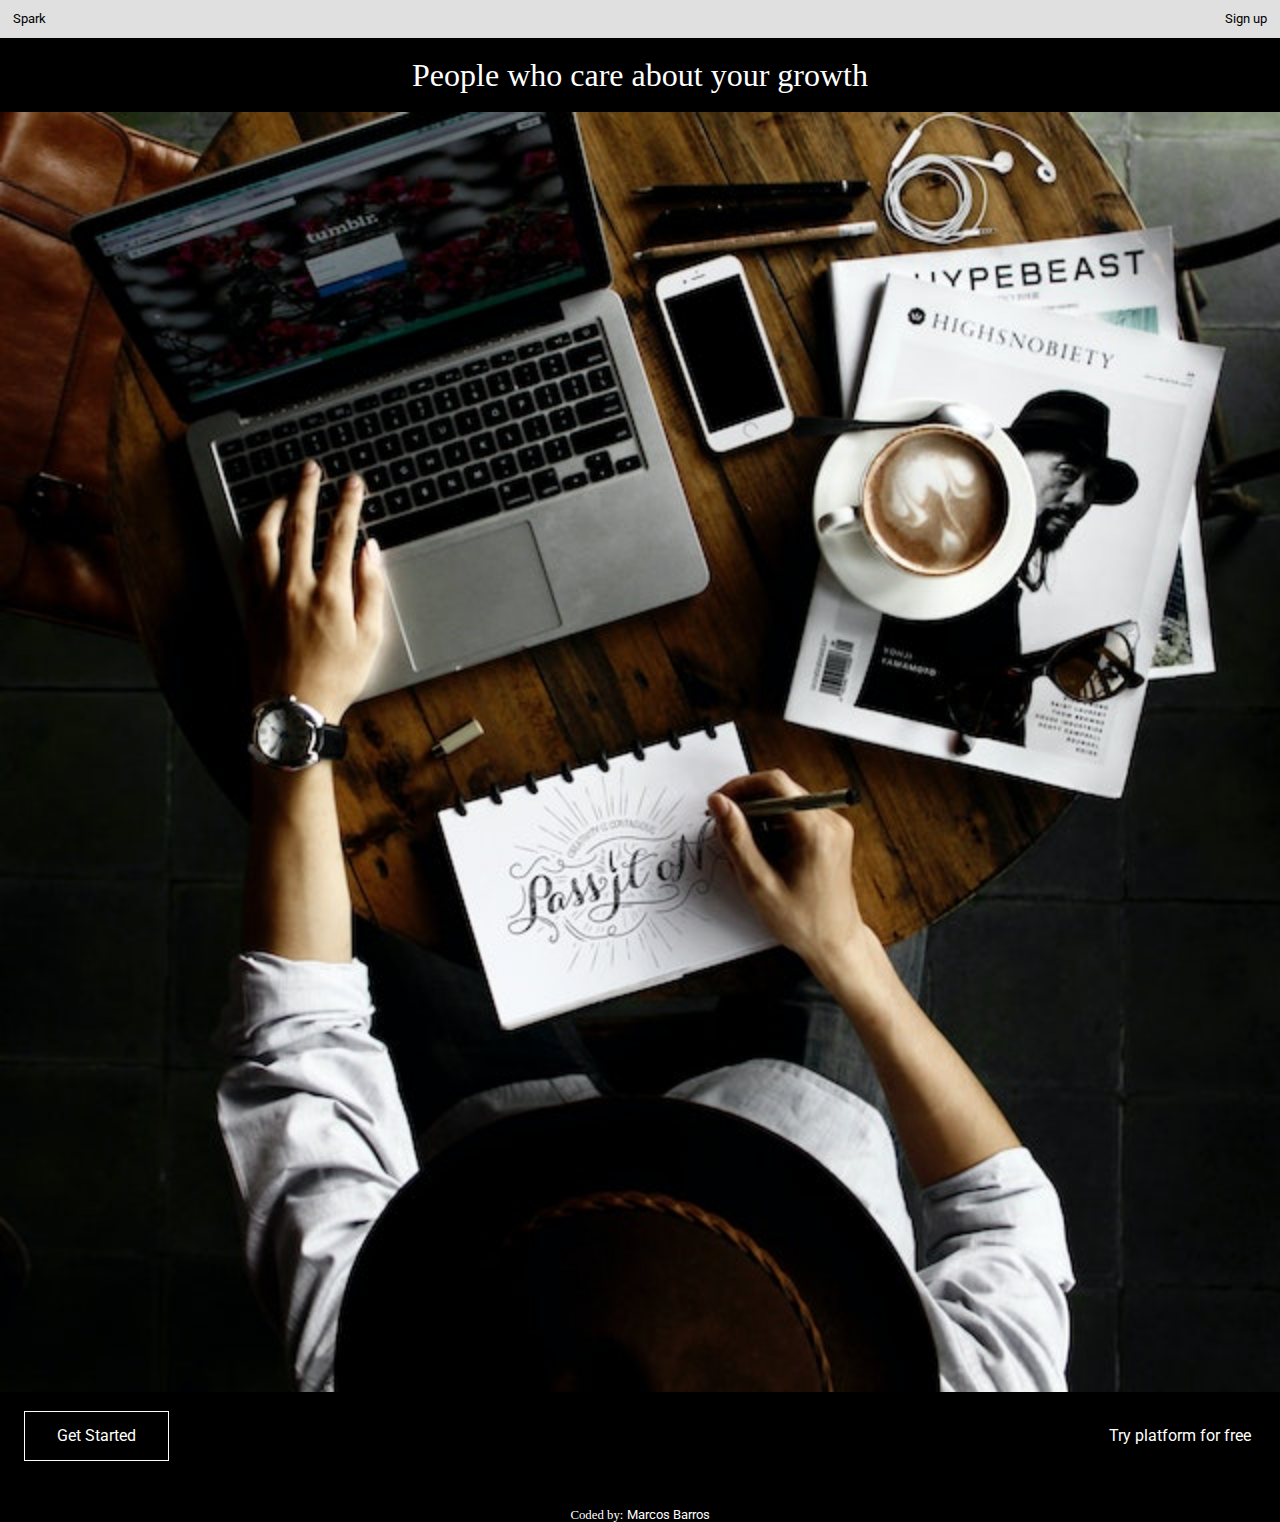
==== 1- Spark/index.html @ 461c323e "Spark - First commit" ====
<!DOCTYPE html>
<html lang="en">
<head>
    <meta charset="UTF-8">
    <meta http-equiv="X-UA-Compatible" content="IE=edge">
    <meta name="viewport" content="width=device-width, initial-scale=1.0">

    <link rel="stylesheet" href="assets/reset.css">
    <link rel="preconnect" href="https://fonts.googleapis.com">
    <link rel="preconnect" href="https://fonts.gstatic.com" crossorigin>
    <link href="https://fonts.googleapis.com/css2?family=Roboto:wght@300;700&display=swap" rel="stylesheet">
    <link href="https://fonts.googleapis.com/css2?family=Sevillana&display=swap" rel="stylesheet">
    <link rel="stylesheet" href="assets/styles/style.css">
    <title>Spark</title>
</head>

<body>
    <header>
        <p>Spark</p>
        <a href="#">Sign up</a>
    </header>

    <main>
        <h1>People who care about your growth</h1>
        <img src="assets/images/mobile.jpg" alt="">
        <div class="main__container--links">
            <a href="#" class="main__button--first">Get Started</a>
            <a href="#" class="main__button--second">Try platform for free</a>
        </div>
    </main>

    <footer>
        <p>Coded by: <a href="https://github.com/Marcoswodbarros">Marcos Barros</a></p>
    </footer>
    
</body>
</html>
---- 1- Spark/assets/styles/style.css ----
body {
  background-color: black;
  box-sizing: border-box;
}
body header {
  background-color: rgb(224, 224, 224);
  display: flex;
  justify-content: space-between;
  padding: 0.8rem;
}
body header p {
  font-family: "Roboto";
  font-size: 0.8rem;
}
body header a {
  color: black;
  display: inline-block;
  font-family: "Roboto";
  text-align: center;
  text-decoration: none;
  font-size: 0.8rem;
}
body main h1 {
  color: white;
  font-size: 2rem;
  margin: 0.8rem 0;
  padding: 0.5rem 1rem;
  text-align: center;
}
body main img {
  width: 100%;
}
body main .main__container--links {
  align-items: center;
  display: flex;
  gap: 0.8rem;
  justify-content: space-between;
  margin-top: 1rem;
}
body main .main__container--links .main__button--first {
  color: black;
  display: inline-block;
  font-family: "Roboto";
  text-align: center;
  text-decoration: none;
  border: 1px solid white;
  color: white;
  margin-left: 1.5rem;
  padding: 1rem 2rem;
}
body main .main__container--links .main__button--second {
  color: black;
  display: inline-block;
  font-family: "Roboto";
  text-align: center;
  text-decoration: none;
  color: white;
  margin-right: 1.8rem;
}
body footer {
  display: flex;
  justify-content: center;
  margin-top: 3rem;
  font-size: 0.8rem;
}
body footer p {
  color: white;
}
body footer p a {
  color: black;
  display: inline-block;
  font-family: "Roboto";
  text-align: center;
  text-decoration: none;
  color: white;
}/*# sourceMappingURL=style.css.map */
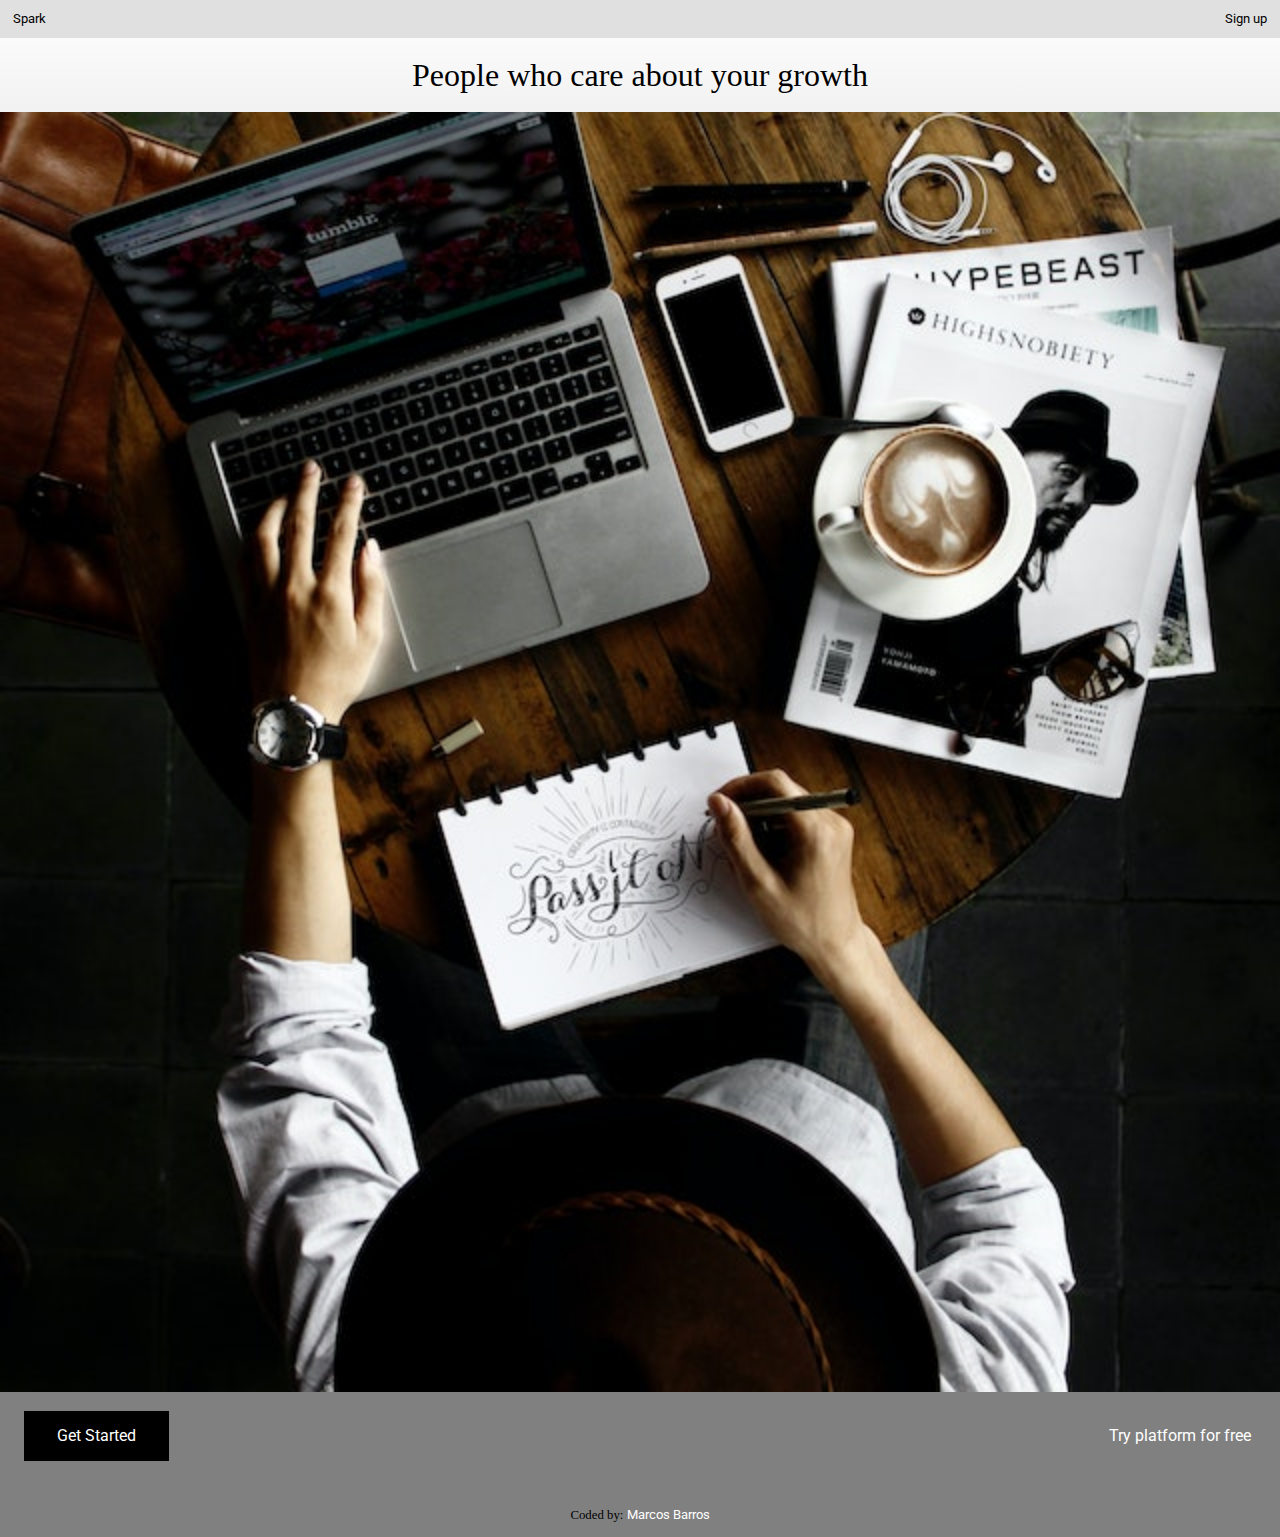
==== commit 27c4d632: "Starting the js" ====
--- a/1- Spark/index.html
+++ b/1- Spark/index.html
@@ -9,29 +9,34 @@
     <link rel="preconnect" href="https://fonts.googleapis.com">
     <link rel="preconnect" href="https://fonts.gstatic.com" crossorigin>
     <link href="https://fonts.googleapis.com/css2?family=Roboto:wght@300;700&display=swap" rel="stylesheet">
-    <link href="https://fonts.googleapis.com/css2?family=Sevillana&display=swap" rel="stylesheet">
+    <link rel="stylesheet" href="https://cdnjs.cloudflare.com/ajax/libs/font-awesome/6.2.1/css/all.min.css" integrity="sha512-MV7K8+y+gLIBoVD59lQIYicR65iaqukzvf/nwasF0nqhPay5w/9lJmVM2hMDcnK1OnMGCdVK+iQrJ7lzPJQd1w==" crossorigin="anonymous" referrerpolicy="no-referrer" />
     <link rel="stylesheet" href="assets/styles/style.css">
     <title>Spark</title>
 </head>
 
 <body>
-    <header>
-        <p>Spark</p>
-        <a href="#">Sign up</a>
-    </header>
+    <div id="container">
+        <header>
+            <p>Spark</p>
+            <i class="fa-solid fa-sun"></i>
+            <i class="fa-solid fa-moon"></i>
+            <a href="#">Sign up</a>
+        </header>
 
-    <main>
-        <h1>People who care about your growth</h1>
-        <img src="assets/images/mobile.jpg" alt="">
-        <div class="main__container--links">
-            <a href="#" class="main__button--first">Get Started</a>
-            <a href="#" class="main__button--second">Try platform for free</a>
-        </div>
-    </main>
+        <main>
+            <h1>People who care about your growth</h1>
+            <img src="assets/images/mobile.jpg" alt="">
+            <div class="main__container--links">
+                <a href="#" class="main__button--first">Get Started</a>
+                <a href="#" class="main__button--second">Try platform for free</a>
+            </div>
+        </main>
 
-    <footer>
-        <p>Coded by: <a href="https://github.com/Marcoswodbarros">Marcos Barros</a></p>
-    </footer>
+        <footer>
+            <p>Coded by: <a href="https://github.com/Marcoswodbarros">Marcos Barros</a></p>
+        </footer>
+    </div>
     
+    <script src="assets/js/main.js"></script>
 </body>
 </html>--- a/1- Spark/assets/styles/style.css
+++ b/1- Spark/assets/styles/style.css
@@ -1,76 +1,79 @@
-body {
-  background-color: black;
-  box-sizing: border-box;
-}
-body header {
+header {
   background-color: rgb(224, 224, 224);
   display: flex;
   justify-content: space-between;
   padding: 0.8rem;
 }
-body header p {
+header p {
   font-family: "Roboto";
   font-size: 0.8rem;
 }
-body header a {
-  color: black;
+header .fa-moon {
+  display: none;
+}
+header a {
+  color: white;
   display: inline-block;
   font-family: "Roboto";
   text-align: center;
   text-decoration: none;
+  color: black;
   font-size: 0.8rem;
 }
-body main h1 {
-  color: white;
+
+main h1 {
+  color: black;
   font-size: 2rem;
   margin: 0.8rem 0;
   padding: 0.5rem 1rem;
   text-align: center;
 }
-body main img {
+main img {
   width: 100%;
 }
-body main .main__container--links {
+main .main__container--links {
   align-items: center;
   display: flex;
   gap: 0.8rem;
   justify-content: space-between;
   margin-top: 1rem;
 }
-body main .main__container--links .main__button--first {
-  color: black;
+main .main__container--links .main__button--first {
+  color: white;
   display: inline-block;
   font-family: "Roboto";
   text-align: center;
   text-decoration: none;
-  border: 1px solid white;
-  color: white;
+  border: 1px solid black;
+  background-color: black;
   margin-left: 1.5rem;
   padding: 1rem 2rem;
 }
-body main .main__container--links .main__button--second {
-  color: black;
+main .main__container--links .main__button--second {
+  color: white;
   display: inline-block;
   font-family: "Roboto";
   text-align: center;
   text-decoration: none;
-  color: white;
   margin-right: 1.8rem;
 }
-body footer {
+
+footer {
   display: flex;
   justify-content: center;
   margin-top: 3rem;
   font-size: 0.8rem;
+  padding-bottom: 0.95rem;
 }
-body footer p {
+footer p a {
   color: white;
-}
-body footer p a {
-  color: black;
   display: inline-block;
   font-family: "Roboto";
   text-align: center;
   text-decoration: none;
-  color: white;
+}
+
+body {
+  background: linear-gradient(to bottom, white, gray 70%);
+  box-sizing: border-box;
 }/*# sourceMappingURL=style.css.map */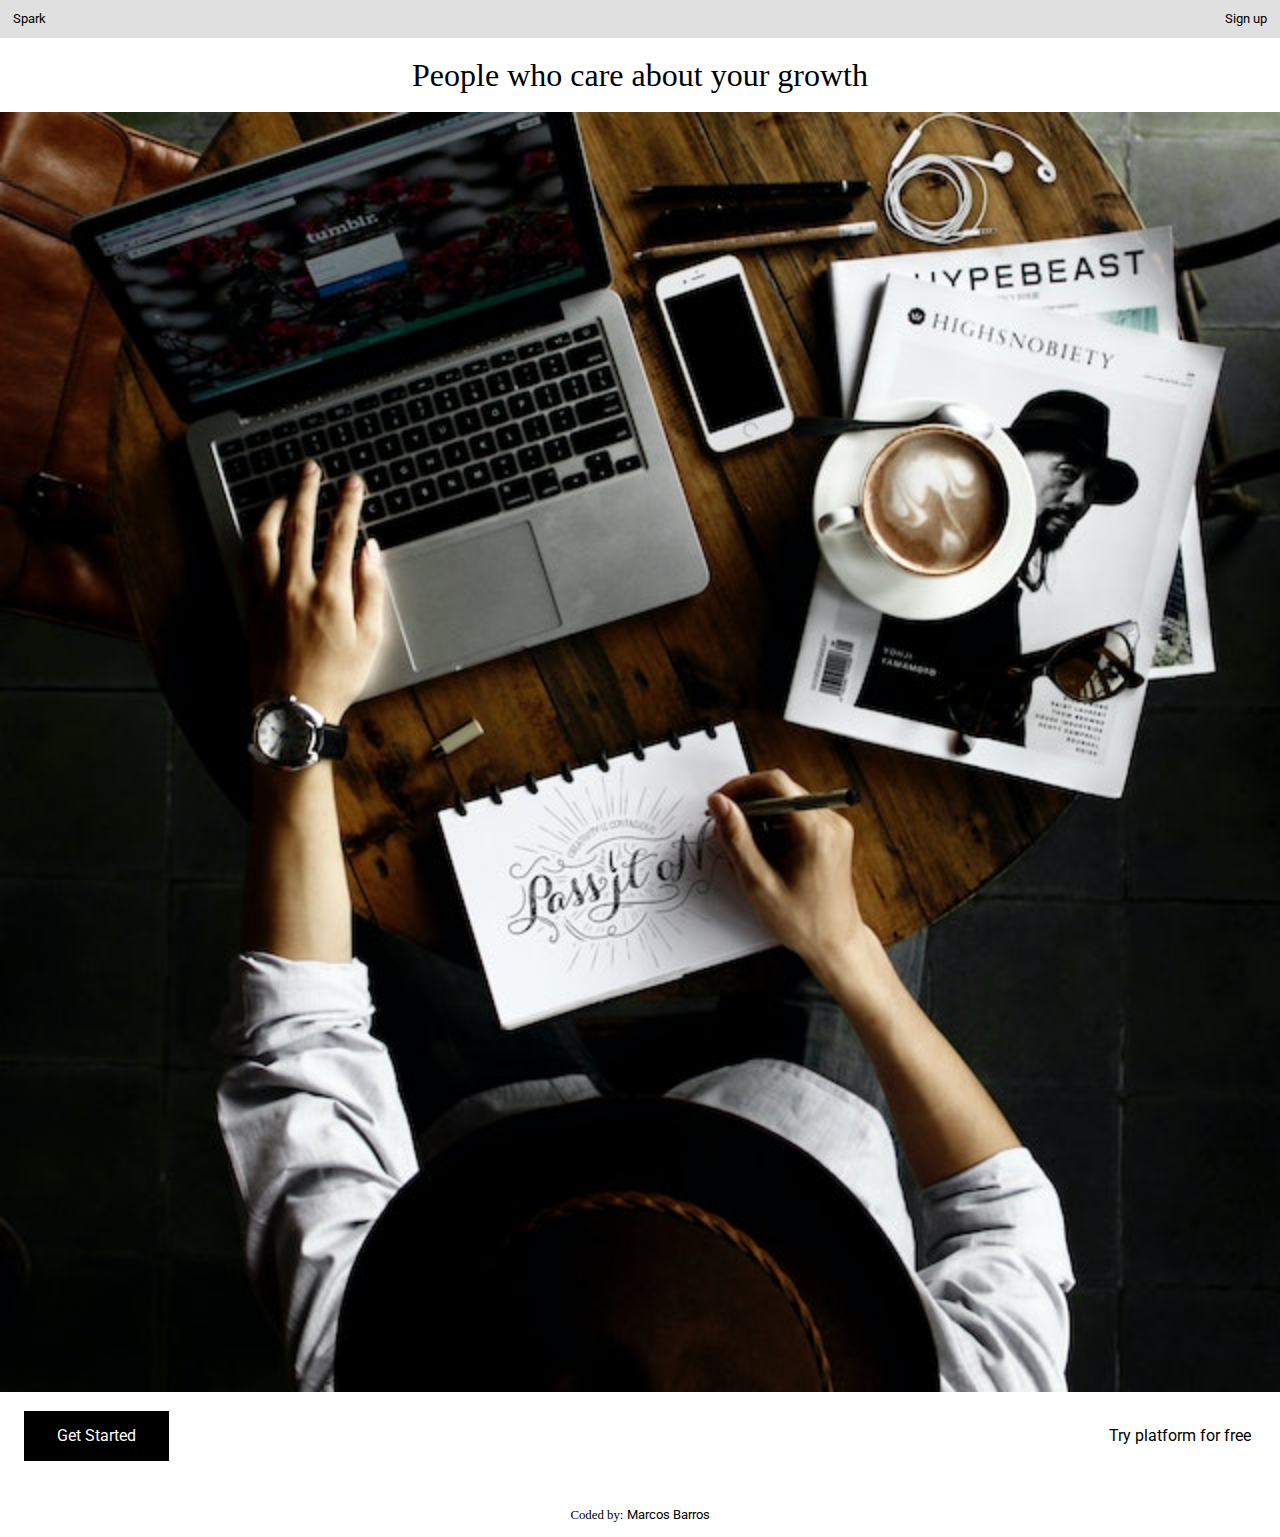
==== commit b1dc1df6: "Updating the JS" ====
--- a/1- Spark/index.html
+++ b/1- Spark/index.html
@@ -33,7 +33,7 @@
         </main>
 
         <footer>
-            <p>Coded by: <a href="https://github.com/Marcoswodbarros">Marcos Barros</a></p>
+            <p>Coded by: <a href="https://github.com/Marcoswodbarros" class="footer__link" target="_blank">Marcos Barros</a></p>
         </footer>
     </div>
     
--- a/1- Spark/assets/styles/style.css
+++ b/1- Spark/assets/styles/style.css
@@ -55,6 +55,7 @@
   font-family: "Roboto";
   text-align: center;
   text-decoration: none;
+  color: black;
   margin-right: 1.8rem;
 }
 
@@ -71,9 +72,9 @@
   font-family: "Roboto";
   text-align: center;
   text-decoration: none;
+  color: black;
 }
 
 body {
-  background: linear-gradient(to bottom, white, gray 70%);
   box-sizing: border-box;
 }/*# sourceMappingURL=style.css.map */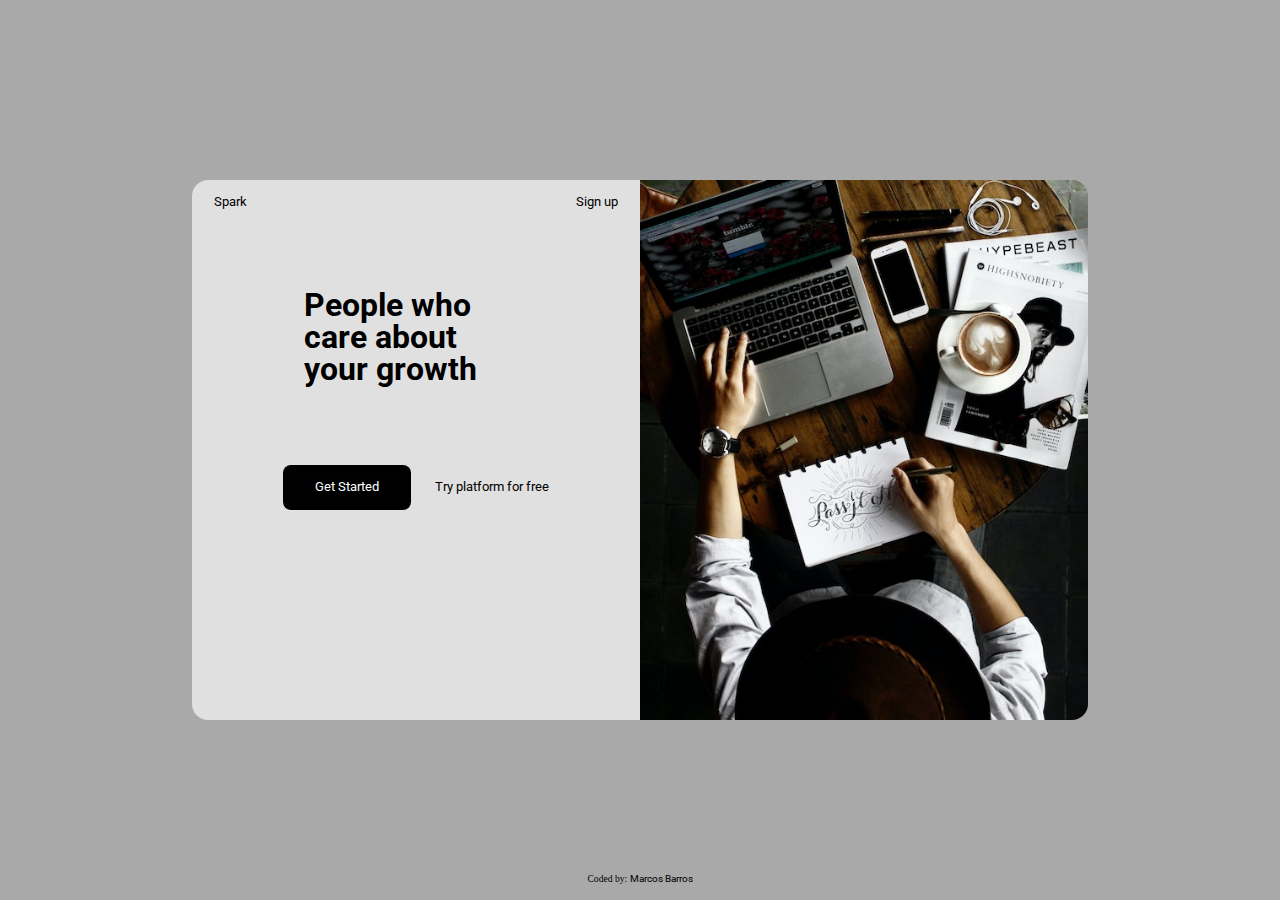
==== commit 58ce56af: "Finishing the project" ====
--- a/1- Spark/index.html
+++ b/1- Spark/index.html
@@ -14,28 +14,30 @@
     <title>Spark</title>
 </head>
 
-<body>
-    <div id="container">
-        <header>
-            <p>Spark</p>
-            <i class="fa-solid fa-sun"></i>
-            <i class="fa-solid fa-moon"></i>
-            <a href="#">Sign up</a>
-        </header>
+<body>        
+    <main>
+        <div id="main__container--all">
+            <div class="main__container--intro">
+                <p>Spark</p>
+                <i class="fa-solid fa-sun"></i>
+                <i class="fa-solid fa-moon"></i>
+                <a href="#">Sign up</a>
+            </div>
 
-        <main>
-            <h1>People who care about your growth</h1>
-            <img src="assets/images/mobile.jpg" alt="">
+            <div class="title"><h1>People who care about your growth</h1></div>
+
             <div class="main__container--links">
                 <a href="#" class="main__button--first">Get Started</a>
                 <a href="#" class="main__button--second">Try platform for free</a>
             </div>
-        </main>
+        </div>
 
-        <footer>
-            <p>Coded by: <a href="https://github.com/Marcoswodbarros" class="footer__link" target="_blank">Marcos Barros</a></p>
-        </footer>
-    </div>
+        <div class="main__container--img"></div>
+    </main>
+
+    <footer>
+        <p>Coded by: <a href="https://github.com/Marcoswodbarros" class="footer__link" target="_blank">Marcos Barros</a></p>
+    </footer>
     
     <script src="assets/js/main.js"></script>
 </body>
--- a/1- Spark/assets/styles/style.css
+++ b/1- Spark/assets/styles/style.css
@@ -1,80 +1,187 @@
-header {
+main {
+  display: flex;
+  height: 60vh;
+  justify-content: center;
+  left: 50%;
+  position: absolute;
+  top: 50%;
+  transform: translate(-50%, -50%);
+  width: 70%;
+}
+main #main__container--all {
+  align-items: center;
   background-color: rgb(224, 224, 224);
+  border-bottom-left-radius: 1rem;
+  border-top-left-radius: 1rem;
+  display: flex;
+  flex-direction: column;
+  width: 50%;
+}
+main #main__container--all .main__container--intro {
   display: flex;
   justify-content: space-between;
-  padding: 0.8rem;
+  margin-bottom: 3rem;
+  padding-top: 1rem;
+  width: 90%;
 }
-header p {
+@media screen and (min-width: 1780px) {
+  main #main__container--all .main__container--intro {
+    margin-bottom: 5rem;
+    padding-top: 2rem;
+  }
+}
+main #main__container--all .main__container--intro p {
   font-family: "Roboto";
   font-size: 0.8rem;
 }
-header .fa-moon {
+@media screen and (min-width: 1780px) {
+  main #main__container--all .main__container--intro p {
+    font-size: 1.5rem;
+  }
+}
+main #main__container--all .main__container--intro .fa-sun {
+  font-size: 0.8rem;
+}
+@media screen and (min-width: 1780px) {
+  main #main__container--all .main__container--intro .fa-sun {
+    font-size: 1.5rem;
+  }
+}
+main #main__container--all .main__container--intro .fa-moon {
+  color: white;
   display: none;
+  font-size: 0.8rem;
 }
-header a {
+@media screen and (min-width: 1780px) {
+  main #main__container--all .main__container--intro .fa-moon {
+    font-size: 1.5rem;
+  }
+}
+main #main__container--all .main__container--intro a {
   color: white;
   display: inline-block;
   font-family: "Roboto";
-  text-align: center;
-  text-decoration: none;
-  color: black;
   font-size: 0.8rem;
-}
-
-main h1 {
-  color: black;
-  font-size: 2rem;
-  margin: 0.8rem 0;
-  padding: 0.5rem 1rem;
-  text-align: center;
-}
-main img {
-  width: 100%;
-}
-main .main__container--links {
-  align-items: center;
-  display: flex;
-  gap: 0.8rem;
-  justify-content: space-between;
-  margin-top: 1rem;
-}
-main .main__container--links .main__button--first {
-  color: white;
-  display: inline-block;
-  font-family: "Roboto";
-  text-align: center;
-  text-decoration: none;
-  border: 1px solid black;
-  background-color: black;
-  margin-left: 1.5rem;
-  padding: 1rem 2rem;
-}
-main .main__container--links .main__button--second {
-  color: white;
-  display: inline-block;
-  font-family: "Roboto";
-  text-align: center;
-  text-decoration: none;
-  color: black;
-  margin-right: 1.8rem;
-}
-
-footer {
-  display: flex;
-  justify-content: center;
-  margin-top: 3rem;
-  font-size: 0.8rem;
-  padding-bottom: 0.95rem;
-}
-footer p a {
-  color: white;
-  display: inline-block;
-  font-family: "Roboto";
   text-align: center;
   text-decoration: none;
   color: black;
 }
+main #main__container--all .main__container--intro a:hover {
+  border-bottom: 1px solid black;
+}
+@media screen and (min-width: 1780px) {
+  main #main__container--all .main__container--intro a {
+    font-size: 1.5rem;
+  }
+}
+main #main__container--all .title {
+  margin: 2rem 0 5rem 0;
+  width: 50%;
+}
+@media screen and (min-width: 1780px) {
+  main #main__container--all .title {
+    margin: 4rem 0 7rem 0;
+  }
+}
+main #main__container--all .title h1 {
+  font-family: "Roboto";
+  font-size: 2rem;
+  font-weight: 700;
+}
+@media screen and (min-width: 1780px) {
+  main #main__container--all .title h1 {
+    font-size: 3.5rem;
+  }
+}
+main #main__container--all .main__container--links {
+  align-items: center;
+  display: flex;
+  justify-content: space-around;
+  gap: 1.5rem;
+}
+main #main__container--all .main__container--links .main__button--first {
+  color: white;
+  display: inline-block;
+  font-family: "Roboto";
+  font-size: 0.8rem;
+  text-align: center;
+  text-decoration: none;
+  background-color: black;
+  border-radius: 0.5rem;
+  padding: 1rem 2rem;
+}
+main #main__container--all .main__container--links .main__button--first:hover {
+  font-size: 1rem;
+  transition: all 1s;
+}
+@media screen and (min-width: 1780px) {
+  main #main__container--all .main__container--links .main__button--first {
+    font-size: 1.5rem;
+    padding: 1.5rem 3rem;
+  }
+}
+main #main__container--all .main__container--links .main__button--second {
+  color: white;
+  display: inline-block;
+  font-family: "Roboto";
+  font-size: 0.8rem;
+  text-align: center;
+  text-decoration: none;
+  color: black;
+}
+main #main__container--all .main__container--links .main__button--second:hover {
+  border-bottom: 1px solid black;
+}
+@media screen and (min-width: 1780px) {
+  main #main__container--all .main__container--links .main__button--second {
+    font-size: 1.5rem;
+  }
+}
+main .main__container--img {
+  background-image: url("../images/mobile.jpg");
+  height: 100%;
+  width: 50%;
+  background-size: cover;
+  background-position: center;
+  border-top-right-radius: 1rem;
+  border-bottom-right-radius: 1rem;
+}
+@media screen and (min-width: 1780px) {
+  main .main__container--img {
+    width: 50%;
+  }
+}
+
+footer {
+  bottom: 0;
+  left: 50%;
+  font-size: 0.6rem;
+  margin-bottom: 1rem;
+  position: absolute;
+  transform: translate(-50%);
+}
+@media screen and (min-width: 1780px) {
+  footer {
+    font-size: 1.5rem;
+  }
+}
+footer a {
+  color: white;
+  display: inline-block;
+  font-family: "Roboto";
+  font-size: 0.8rem;
+  text-align: center;
+  text-decoration: none;
+  color: black;
+  font-size: 0.6rem;
+}
+@media screen and (min-width: 1780px) {
+  footer a {
+    font-size: 1.5rem;
+  }
+}
 
 body {
   box-sizing: border-box;
+  background-color: rgb(169, 169, 169);
 }/*# sourceMappingURL=style.css.map */